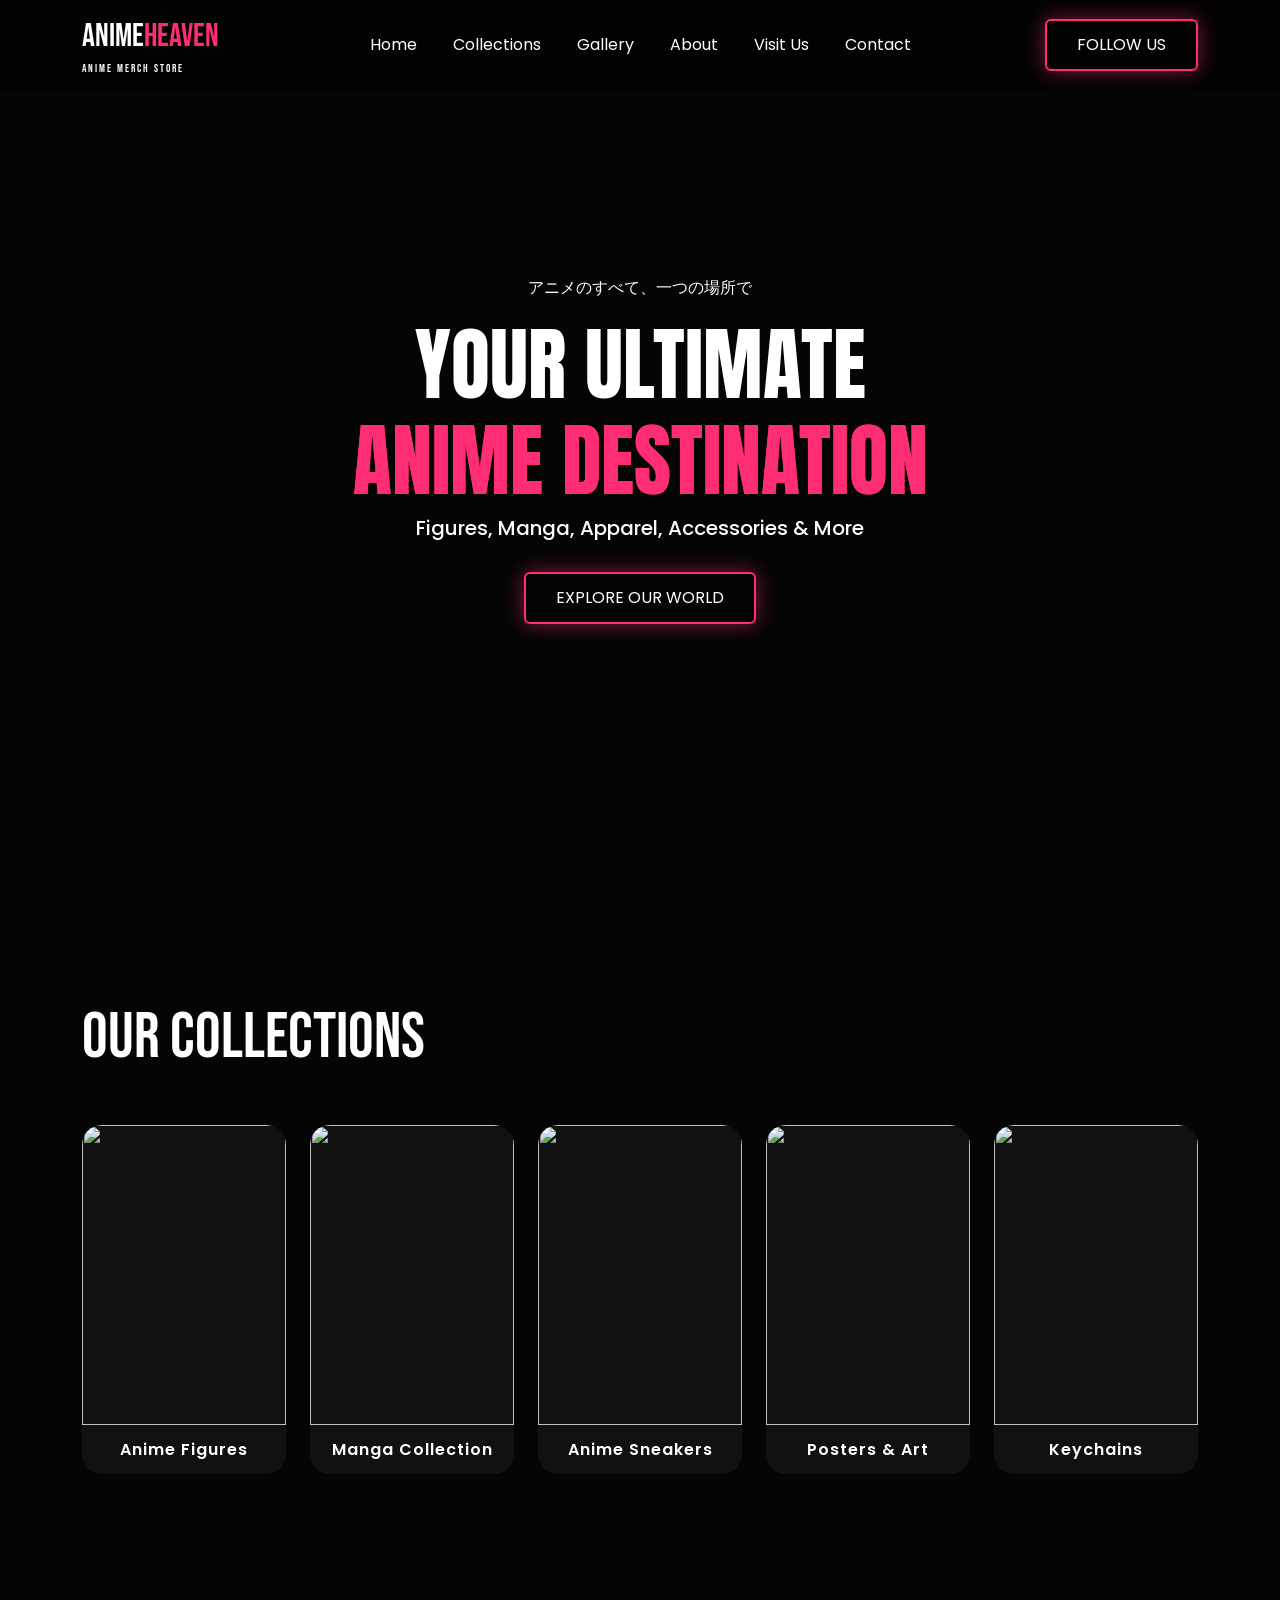
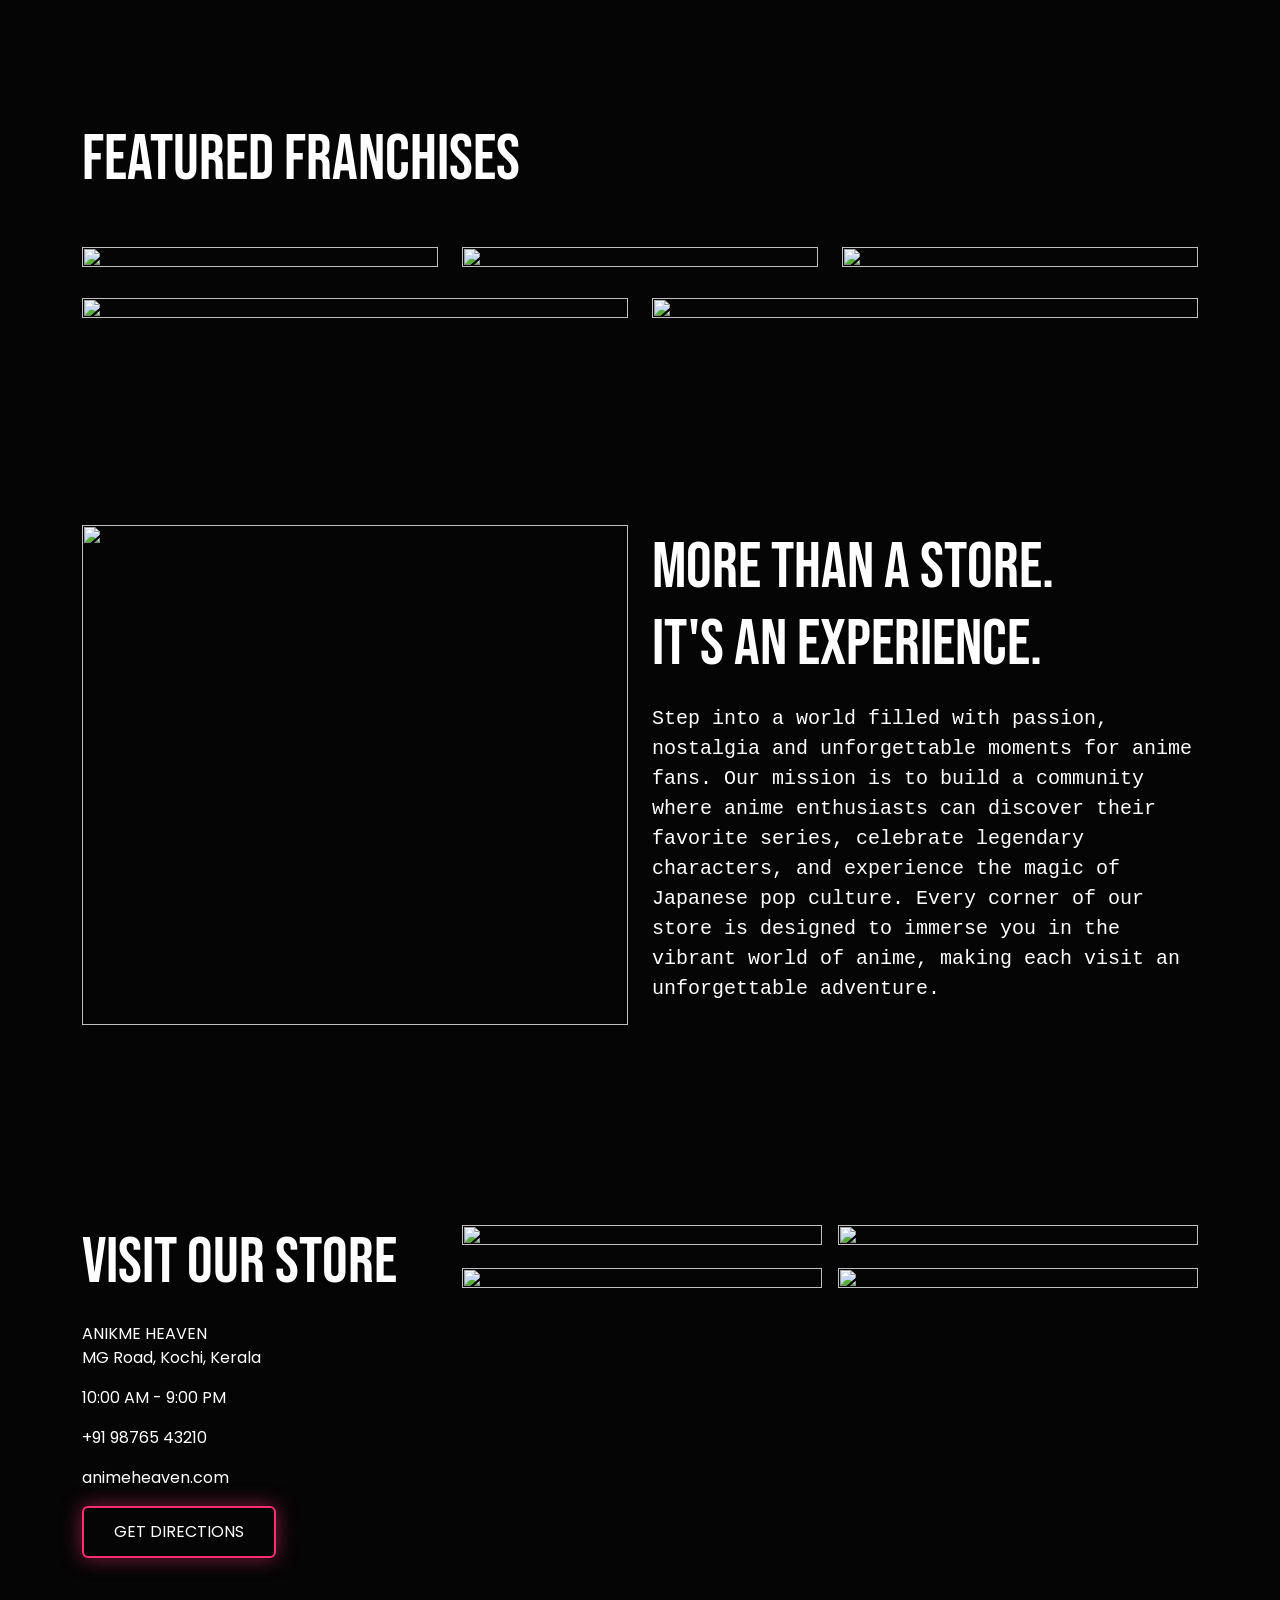
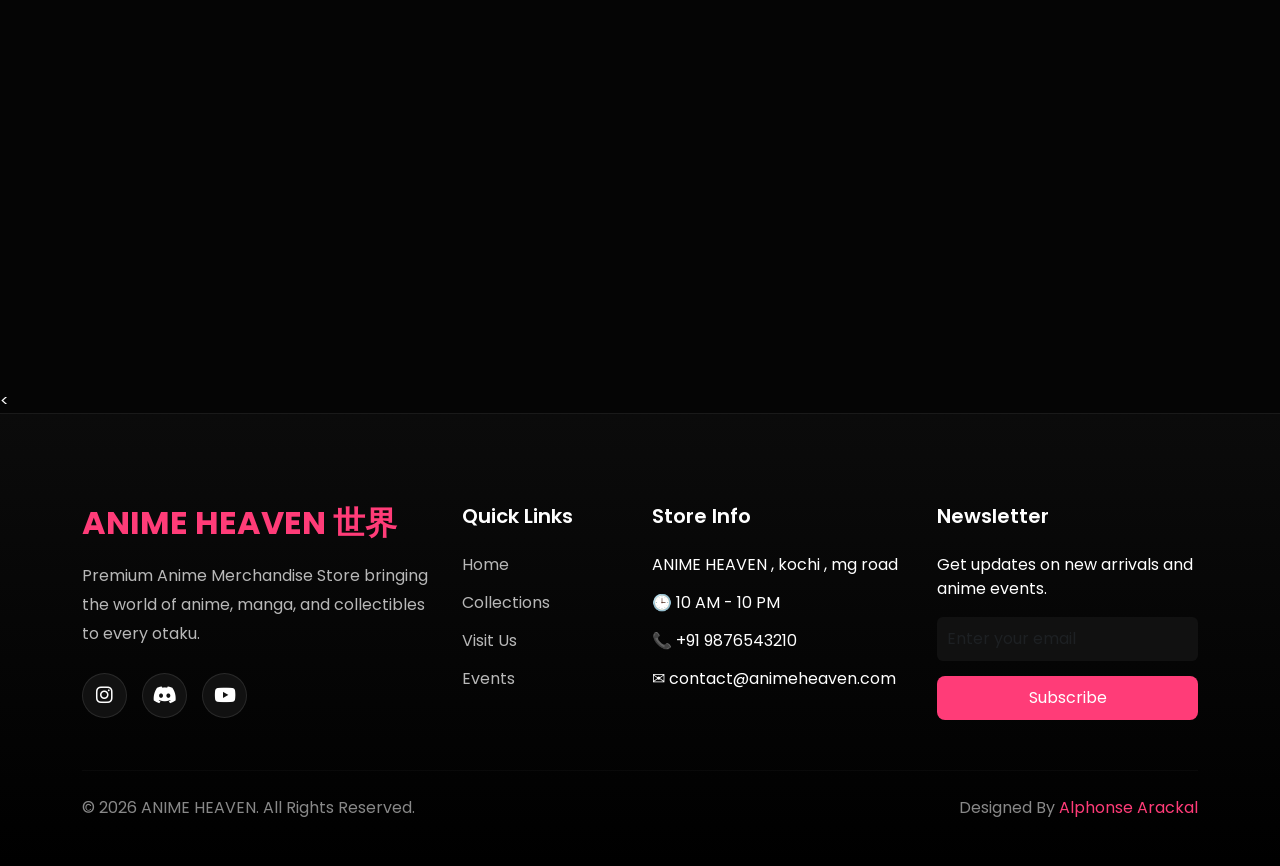
==== anime.html @ 02866cf3 "commit" ====
<!DOCTYPE html>
<html lang="en">
<head>
<meta charset="UTF-8">
<meta name="viewport" content="width=device-width, initial-scale=1.0">
<title>ANIME HEAVEN - Anime Merch Store</title>
<link rel="stylesheet"
href="https://cdnjs.cloudflare.com/ajax/libs/font-awesome/6.5.2/css/all.min.css">

<link href="https://cdn.jsdelivr.net/npm/bootstrap@5.3.3/dist/css/bootstrap.min.css" rel="stylesheet">
<link href="https://unpkg.com/aos@2.3.4/dist/aos.css" rel="stylesheet">
<link rel="stylesheet" href="style.css">



</head>
<script>
  AOS.init({
    duration: 1000,
    once: true,
    offset: 100
  });
</script>
<body>

<nav class="navbar navbar-expand-lg fixed-top">
<div class="container">
<a class="navbar-brand" href="#">ANIME<span>HEAVEN</span><small>Anime Merch Store</small></a>
<button class="navbar-toggler" data-bs-toggle="collapse" data-bs-target="#navMenu">
<span class="navbar-toggler-icon"></span>
</button>

<div class="collapse navbar-collapse" id="navMenu">
<ul class="navbar-nav mx-auto">
<li class="nav-item"><a class="nav-link" href="#hero">Home</a></li>
<li class="nav-item"><a class="nav-link" href="#collections">Collections</a></li>
<li class="nav-item"><a class="nav-link" href="#franchise">Gallery</a></li>
<li class="nav-item"><a class="nav-link" href="#about">About</a></li>


<li class="nav-item"><a class="nav-link" href="#visit">Visit Us</a></li>
<li class="nav-item"><a class="nav-link" href="#footer">Contact</a></li>
</ul>
<a class="btn neon-btn">FOLLOW US</a>
</div>
</div>
</nav>

<section id="hero" class="hero">
<div class="overlay"></div>
<div class="container text-center hero-content">
<p>アニメのすべて、一つの場所で</p>
<h1>YOUR ULTIMATE <span>ANIME DESTINATION</span></h1>
<h5>Figures, Manga, Apparel, Accessories & More</h5>
<a href="#collections" class="btn neon-btn mt-4">
    EXPLORE OUR WORLD
</a>
</div>
</section>




<section id="collections" class="section-dark">
    <div class="container">
        <h2 class="section-title">OUR COLLECTIONS</h2>

        <div class="row g-4 mt-4">

            <div class="col-lg col-md-4 col-6">
                <div class="collection-card">
                    <img src="./anime figure.jpg" alt="">
                    <h5>Anime Figures</h5>
                </div>
            </div>

            <div class="col-lg col-md-4 col-6">
                <div class="collection-card">
                    <img src="./manga.jpg" alt="">
                    <h5>Manga Collection</h5>
                </div>
            </div>

            <div class="col-lg col-md-4 col-6">
                <div class="collection-card">
                    <img src="./shoe.jpg" alt="">
                    <h5>Anime Sneakers</h5>
                </div>
            </div>

            <div class="col-lg col-md-4 col-6">
                <div class="collection-card">
                    <img src="./goku.jpg" alt="">
                    <h5>Posters & Art</h5>
                </div>
            </div>

            <div class="col-lg col-md-4 col-6">
                <div class="collection-card">
                    <img src="./key.jpg" alt="">
                    <h5>Keychains</h5>
                </div>
            </div>

        </div>
    </div>
    <br><br>
</section>

<section id="franchise" class="section-black">
<div class="container">
<h2 class="section-title">FEATURED FRANCHISES</h2>
<div class="row g-4 mt-4">
<div class="col-md-4"><div class="banner-card"><img src="./naruto banner.jpg" alt="" width="100%" height="100%"></div></div>
<div class="col-md-4"><div class="banner-card"><img src="./one piece.jpg" alt="" width="100%" height="100%"></div></div>
<div class="col-md-4"><div class="banner-card"><img src="./dragon.jpg" alt="" width="100%" height="100%"></div></div>
<div class="col-md-6"><div class="banner-card"><img src="./jjk.jpg" alt="" width="100%" height="100%"></div></div>
<div class="col-md-6"><div class="banner-card"><img src="./demon slayer.jpg" alt="" width="100%" height="100%"></div></div>
</div>
</div>
</section>

<section id="about" class="section-dark">
<div class="container">
<div class="row align-items-center">
<div class="col-lg-6">
<div class="image-placeholder large"><img src="/store.png" alt="" width="100%" height="100%"></div>
</div>
<div class="col-lg-6">
<h2 class="section-title">MORE THAN A STORE.<br><span>IT'S AN EXPERIENCE.</span></h2>
<p>Step into a world filled with passion, nostalgia and unforgettable moments for anime fans.  Our mission is to build a community where anime enthusiasts can discover their favorite series,
                celebrate legendary characters, and experience the magic of Japanese pop culture.
                Every corner of our store is designed to immerse you in the vibrant world of anime,
                making each visit an unforgettable adventure.</p>

</div>
</div>
</div>
</div>
</section>

<section id="visit" class="section-black">
<div class="container">
<div class="row">
<div class="col-lg-4">
<h2 class="section-title">VISIT OUR STORE</h2>
<p>ANIKME HEAVEN <br>MG Road, Kochi, Kerala</p>
<p>10:00 AM - 9:00 PM</p>
<p>+91 98765 43210</p>
<p>animeheaven.com</p>
<a class="btn neon-btn" href="https://www.google.com/maps/@10.0308293,76.3521509,15z?entry=ttu&g_ep=EgoyMDI2MDYyOS4wIKXMDSoASAFQAw%3D%3D" target="_blank">GET DIRECTIONS</a>
<BR><BR>

<iframe
                        src="https://www.google.com/maps?q=MG+Road+Kochi+Kerala&output=embed"
                        allowfullscreen=""
                        loading="lazy" width="400PX" height="300px">
                    </iframe>
</div>



<div class="col-lg-8">
<div class="row g-3">
<div class="col-md-6"><div class="image-placeholder"><img src="./figure.jpg" alt="" width="100%" height="100%"></div></div>
<div class="col-md-6"><div class="image-placeholder"><img src="./manga sec.jpg" alt="" width="100%" height="100%"></div></div>
<div class="col-md-6"><div class="image-placeholder"><img src="./anime cos.jpg" alt="" width="100%" height="100%"></div></div>
<div class="col-md-6"><div class="image-placeholder"><img src="./collection.jpg" alt="" width="100%" height="100%"></div></div>
</div>
</div>
</div>
</div>
</section>

<<footer id="footer">
    <div class="container">
        <div class="row gy-5">

            <div class="col-lg-4">
                <h2 class="footer-logo">ANIME HEAVEN 世界</h2>
                <p class="footer-text">
                    Premium Anime Merchandise Store bringing the world of anime,
                    manga, and collectibles to every otaku.
                </p>

                <div class="social-icons">
                    <a href="#"><i class="fab fa-instagram"></i></a>
                    <a href="#"><i class="fab fa-discord"></i></a>
                    <a href="#"><i class="fab fa-youtube"></i></a>
                </div>
            </div>

            <div class="col-lg-2">
                <h5>Quick Links</h5>
                <ul>
                    <li><a href="#">Home</a></li>
                    <li><a href="#">Collections</a></li>
                    <li><a href="#">Visit Us</a></li>
                    <li><a href="#">Events</a></li>
                </ul>
            </div>

            <div class="col-lg-3">
                <h5>Store Info</h5>
                <ul>
                    <li>ANIME HEAVEN , kochi , mg road</li>
                    <li>🕒 10 AM - 10 PM</li>
                    <li>📞 +91 9876543210</li>
                    <li>✉ contact@animeheaven.com</li>
                </ul>
            </div>

            <div class="col-lg-3">
                <h5>Newsletter</h5>
                <p>Get updates on new arrivals and anime events.</p>

                <div class="newsletter">
                    <input type="email"
                        class="form-control"
                        placeholder="Enter your email">
                      

                    <button class="subscribe-btn">
                        Subscribe
                    </button>
                </div>
            </div>

        </div>

        <hr>

        <div class="footer-bottom">
            <p>© 2026 ANIME HEAVEN. All Rights Reserved.</p>
            <p>Designed By <span>Alphonse Arackal</span></p>
        </div>
    </div>
</footer>

<script src="https://cdn.jsdelivr.net/npm/bootstrap@5.3.3/dist/js/bootstrap.bundle.min.js"></script>
<script src="https://unpkg.com/aos@2.3.4/dist/aos.js"></script>
<script src="script.js"></script>
</body>
</html>
---- style.css ----
@import url('https://fonts.googleapis.com/css2?family=Anton&family=Bebas+Neue&family=Poppins:wght@300;400;600&display=swap');

:root{
--bg:#050505;
--pink:#FF2D75;
--purple:#7C3AED;
--cyan:#00E5FF;
--white:#fff;
--text:#b8b8b8;
}

*{margin:0;padding:0;box-sizing:border-box;}
body{
font-family:Poppins,sans-serif;
background:var(--bg);
color:white;
overflow-x:hidden;
}

.navbar{
background:rgba(0,0,0,.45);
backdrop-filter:blur(15px);
padding:8px 0;
}

.navbar-brand{
font-family:'Bebas Neue',sans-serif;
font-size:2rem;
color:white !important;
}
.navbar-brand span{color:var(--pink);}
.navbar-brand small{
display:block;
font-size:.7rem;
letter-spacing:2px;
}

.nav-link{
color:white !important;
margin:0 10px;
position:relative;
}
.nav-link::after{
content:'';
position:absolute;
bottom:-5px;
left:0;
width:0;
height:2px;
background:var(--pink);
transition:.4s;
}
.nav-link:hover::after{
width:100%;
}

.hero{
height:100vh;
display:flex;
justify-content:center;
align-items:center;
text-align:center;
 background: url("./background.png") center center/cover no-repeat;
}

.hero h1{
font-size:5rem;
font-family:Anton,sans-serif;
}
.hero h1 span{
display:block;
color:var(--pink);
text-shadow:0 0 0px var(--pink);
}

.neon-btn{
border:2px solid var(--pink);
color:white;
padding:12px 30px;
box-shadow:0 0 20px rgba(255,45,117,.5);
}
.neon-btn:hover{
background:var(--pink);
color:white;
}

.section-dark,
.section-black{
padding:100px 0;
}

.section-title{
font-family:'Bebas Neue';
font-size:4rem;
margin-bottom:20px;
}
/* 
.collection-card,
.banner-card,
.image-placeholder,
.feature-card
{
height:300px;
border:2px rgba(255,255,255,.25);
display:flex;
align-items:center;
justify-content:center;
background:#111;
border-radius:10px;
transition:.4s;
} */

.collection-img{
    border-radius: 70px;
}

.collection-card:hover,
.banner-card:hover,
.image-placeholder:hover{
border-color:var(--pink);
transform:translateY(-10px);
box-shadow:0 0 30px rgba(255,45,117,.5);
}

.large{
height:500px;
}

.feature-card{
height:140px;
background:rgba(255,255,255,.05);
}

/* footer */

footer{
    background:
    linear-gradient(
        180deg,
        #0b0b0b,
        #000000
    );

    padding:90px 0 30px;
    color:#ffffff;
    border-top:1px solid rgba(255,255,255,0.1);
}

.footer-logo{
    font-size:2rem;
    font-weight:700;
    color:#ff3c78;
    margin-bottom:20px;
}

.footer-text{
    color:#b8b8b8;
    line-height:1.8;
}

footer h5{
    margin-bottom:25px;
    font-weight:600;
    color:#fff;
}

footer ul{
    list-style:none;
    padding:0;
}

footer li{
    margin-bottom:14px;
}

footer a{
    text-decoration:none;
    color:#b8b8b8;
    transition:0.3s;
}



.social-icons{
    display:flex;
    gap:15px;
    margin-top:25px;
}

.social-icons a{
    width:45px;
    height:45px;
    background:#111;
    border:1px solid rgba(255,255,255,0.1);
    border-radius:50%;
    display:flex;
    align-items:center;
    justify-content:center;
    font-size:1.2rem;
    color:white;
    transition:0.4s;
}




.newsletter{
    display:flex;
    flex-direction:column;
    gap:15px;
}

.newsletter input{
    background:#111;
    border:none;
    color:white;
    padding:10px;
}

.newsletter input:focus{
    background:#111;
    color:white;
    box-shadow:none;
    border:1px solid #ff3c78;
}

.subscribe-btn{
    background:#ff3c78;
    border:none;
    color:white;
    padding:10px;
    border-radius:8px;
    transition:0.4s;

}




footer hr{
    margin:50px 0 25px;
    border-color:rgba(255,255,255,0.1);
}

.footer-bottom{
    display:flex;
    justify-content:space-between;
    flex-wrap:wrap;
    color:#888;
}

.footer-bottom span{
    color:#ff3c78;
}

#loader{
position:fixed;
inset:0;
background:black;
display:flex;
flex-direction:column;
justify-content:center;
align-items:center;
z-index:9999;
}

.loader-bar{
width:300px;
height:6px;
background:#222;
margin-top:20px;
overflow:hidden;
}

.loader-bar span{
display:block;
width:100%;
height:100%;
background:var(--pink);
animation:load 2s linear infinite;
}

.col-lg-6 p{
    padding: 0px;
    font-family: monospace;
    font-size: 20px;

}



.collection-card{
    background: #111;
    border-radius: 20px;
    overflow: hidden;
    text-align: center;
    transition: 0.4s;
}

.collection-card img{
    width: 100%;
    height: 300px;
    object-fit: cover;
}

.collection-card h5{
    color: white;
    padding: 15px;
    margin: 0;
    font-size: 1rem;
    letter-spacing: 1px;
    font-weight: 600;
}

.collection-card:hover{
    transform: translateY(-10px);
}

@keyframes load{
from{transform:translateX(-100%);}
to{transform:translateX(100%);}
}

@media(max-width:768px){
.hero h1{font-size:3rem;}
.section-title{font-size:3rem;}
}
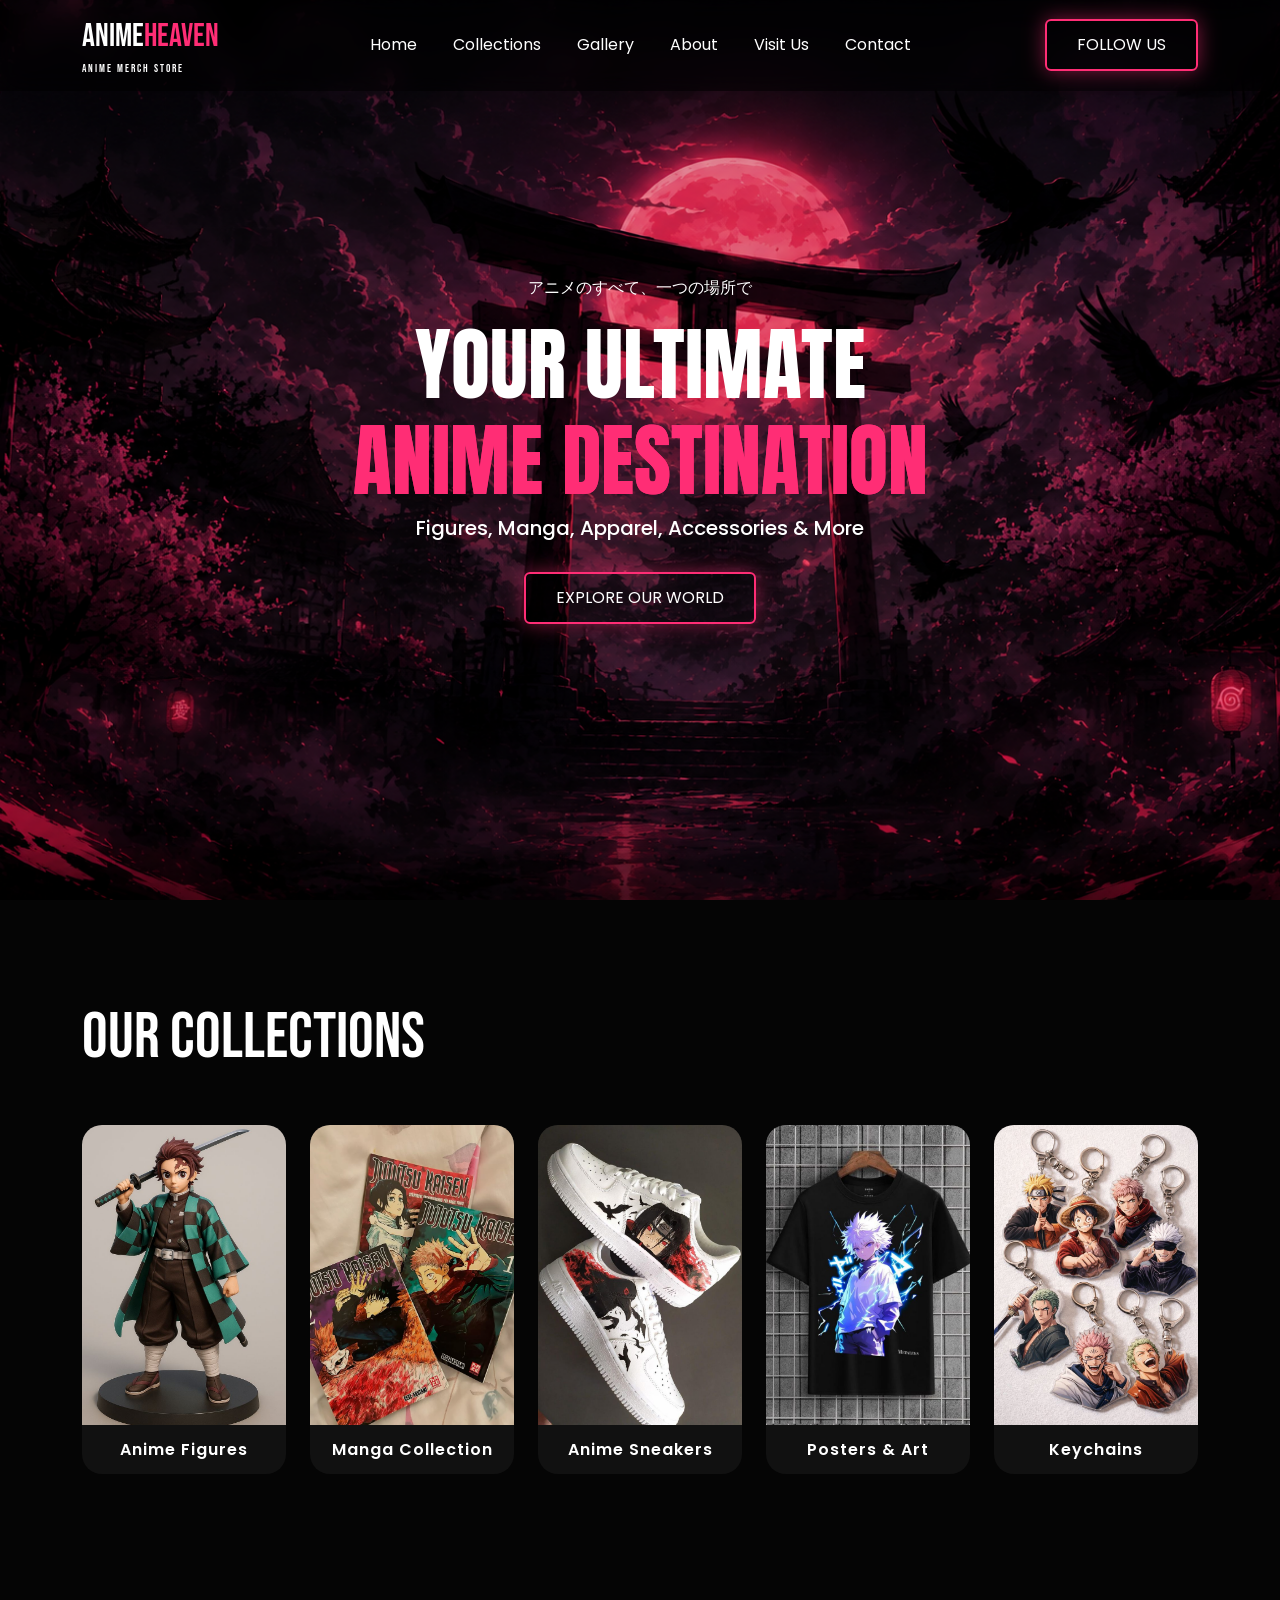
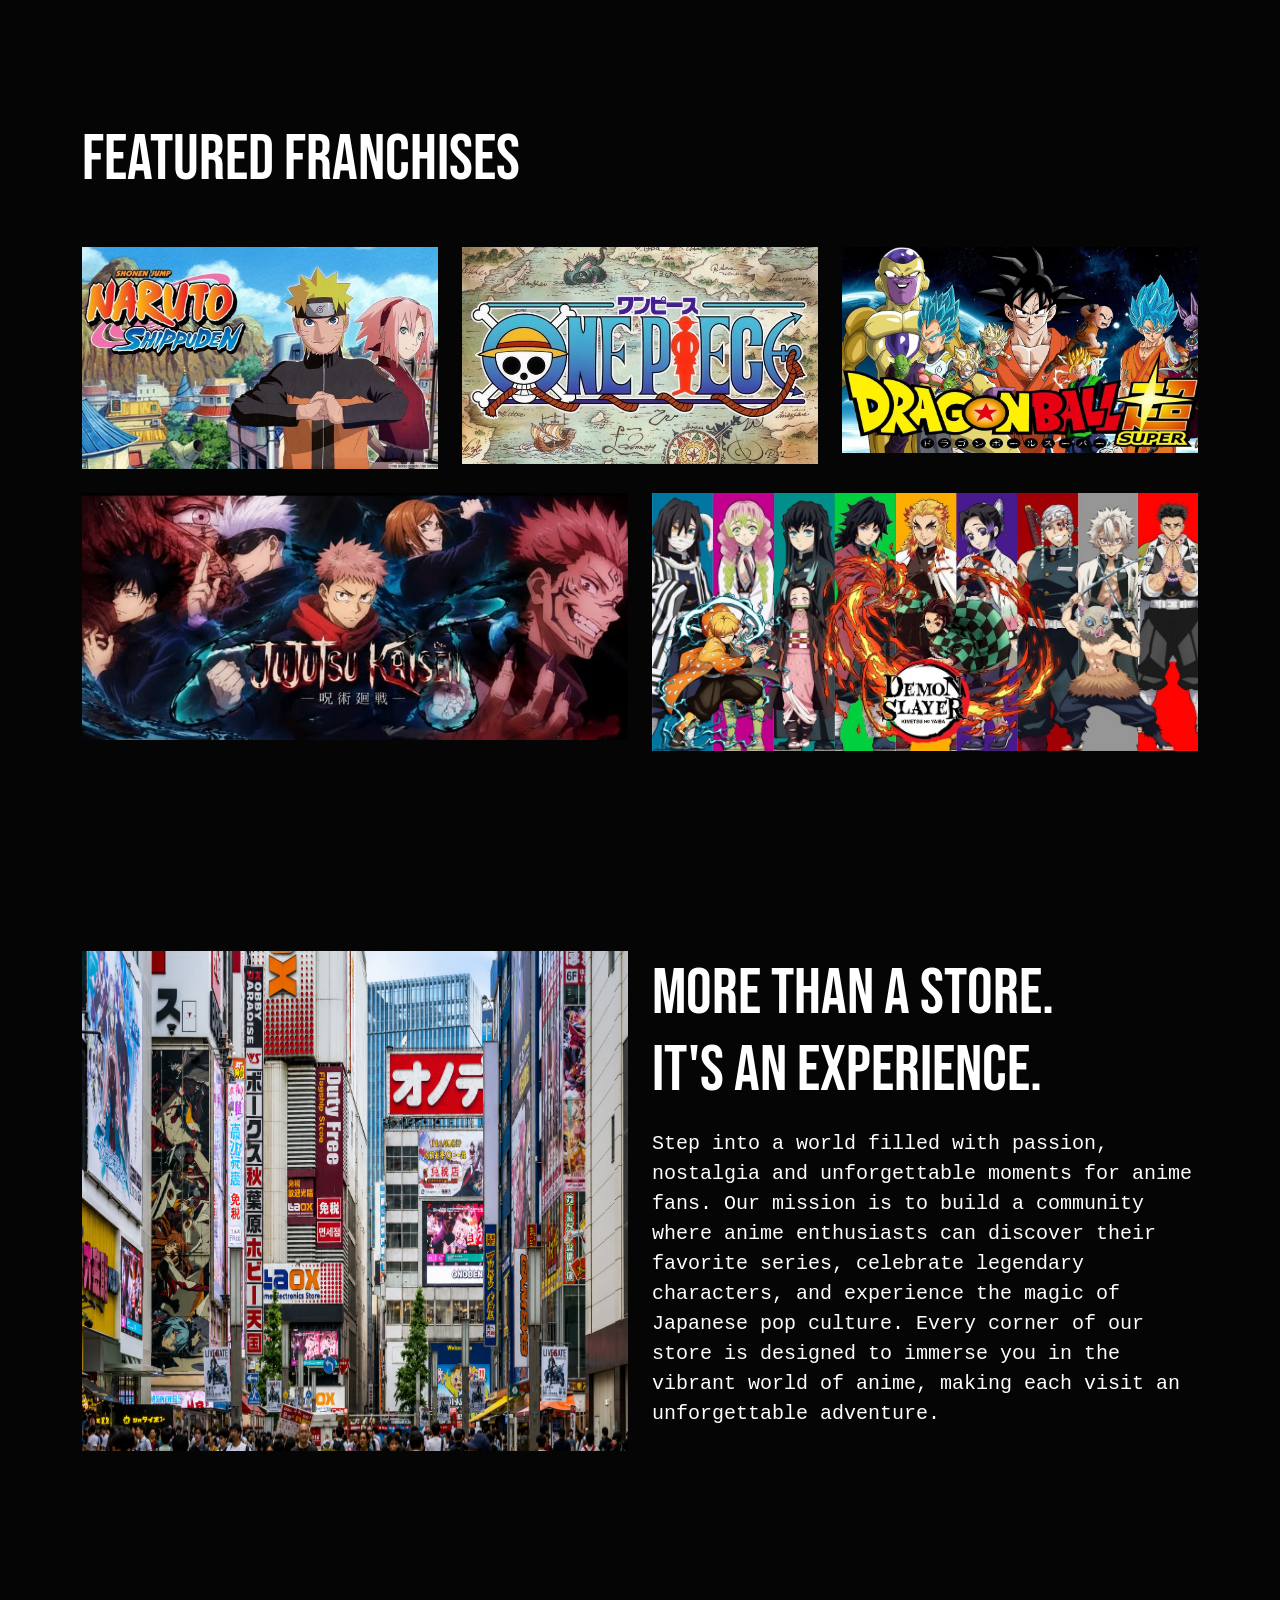
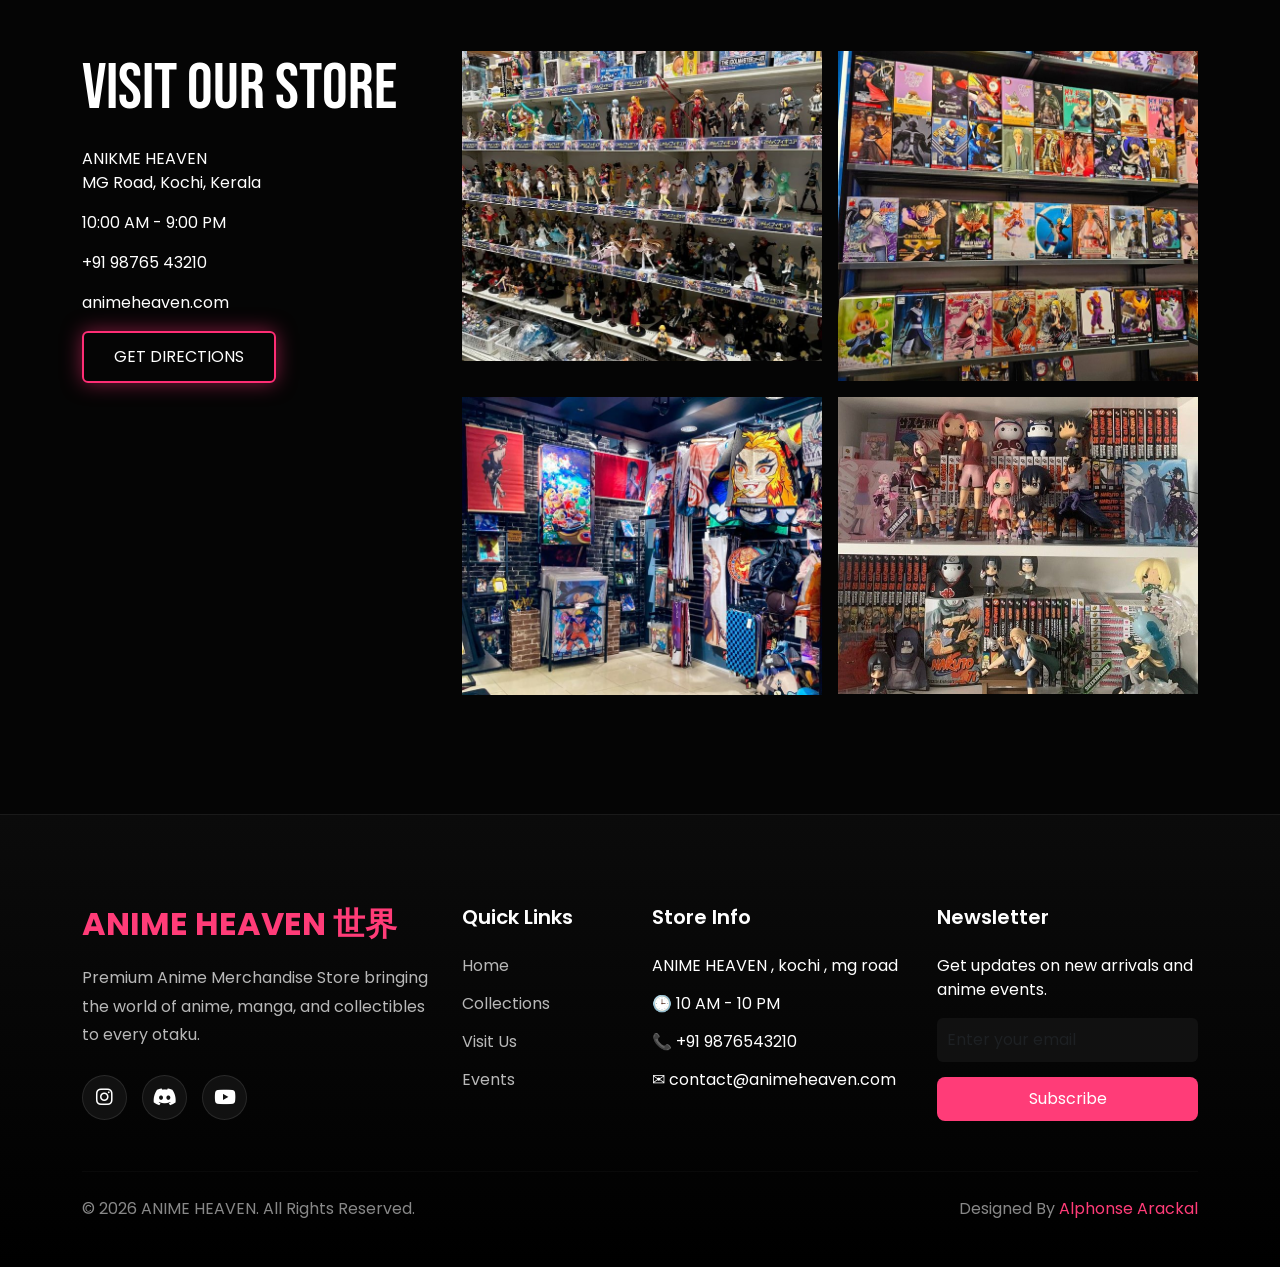
==== commit ca94f7ee: "2 files modified" ====
--- a/anime.html
+++ b/anime.html
@@ -14,13 +14,8 @@
 
 
 </head>
-<script>
-  AOS.init({
-    duration: 1000,
-    once: true,
-    offset: 100
-  });
-</script>
+
+
 <body>
 
 <nav class="navbar navbar-expand-lg fixed-top">
@@ -69,35 +64,35 @@
 
             <div class="col-lg col-md-4 col-6">
                 <div class="collection-card">
-                    <img src="./anime figure.jpg" alt="">
+                    <img src="./images/anime figure.jpg" alt="">
                     <h5>Anime Figures</h5>
                 </div>
             </div>
 
             <div class="col-lg col-md-4 col-6">
                 <div class="collection-card">
-                    <img src="./manga.jpg" alt="">
+                    <img src="./images/manga.jpg" alt="">
                     <h5>Manga Collection</h5>
                 </div>
             </div>
 
             <div class="col-lg col-md-4 col-6">
                 <div class="collection-card">
-                    <img src="./shoe.jpg" alt="">
+                    <img src="./images/shoe.jpg" alt="">
                     <h5>Anime Sneakers</h5>
                 </div>
             </div>
 
             <div class="col-lg col-md-4 col-6">
                 <div class="collection-card">
-                    <img src="./goku.jpg" alt="">
+                    <img src="./images/goku.jpg" alt="">
                     <h5>Posters & Art</h5>
                 </div>
             </div>
 
             <div class="col-lg col-md-4 col-6">
                 <div class="collection-card">
-                    <img src="./key.jpg" alt="">
+                    <img src="./images/key.jpg" alt="">
                     <h5>Keychains</h5>
                 </div>
             </div>
@@ -111,11 +106,11 @@
 <div class="container">
 <h2 class="section-title">FEATURED FRANCHISES</h2>
 <div class="row g-4 mt-4">
-<div class="col-md-4"><div class="banner-card"><img src="./naruto banner.jpg" alt="" width="100%" height="100%"></div></div>
-<div class="col-md-4"><div class="banner-card"><img src="./one piece.jpg" alt="" width="100%" height="100%"></div></div>
-<div class="col-md-4"><div class="banner-card"><img src="./dragon.jpg" alt="" width="100%" height="100%"></div></div>
-<div class="col-md-6"><div class="banner-card"><img src="./jjk.jpg" alt="" width="100%" height="100%"></div></div>
-<div class="col-md-6"><div class="banner-card"><img src="./demon slayer.jpg" alt="" width="100%" height="100%"></div></div>
+<div class="col-md-4"><div class="banner-card"><img src="./images/naruto banner.jpg" alt="" width="100%" height="100%"></div></div>
+<div class="col-md-4"><div class="banner-card"><img src="./images/one piece.jpg" alt="" width="100%" height="100%"></div></div>
+<div class="col-md-4"><div class="banner-card"><img src="./images/dragon.jpg" alt="" width="100%" height="100%"></div></div>
+<div class="col-md-6"><div class="banner-card"><img src="./images/jjk.jpg" alt="" width="100%" height="100%"></div></div>
+<div class="col-md-6"><div class="banner-card"><img src="./images/demon slayer.jpg" alt="" width="100%" height="100%"></div></div>
 </div>
 </div>
 </section>
@@ -124,7 +119,7 @@
 <div class="container">
 <div class="row align-items-center">
 <div class="col-lg-6">
-<div class="image-placeholder large"><img src="/store.png" alt="" width="100%" height="100%"></div>
+<div class="image-placeholder large"><img src="./images/store.png" alt="" width="100%" height="100%"></div>
 </div>
 <div class="col-lg-6">
 <h2 class="section-title">MORE THAN A STORE.<br><span>IT'S AN EXPERIENCE.</span></h2>
@@ -162,17 +157,17 @@
 
 <div class="col-lg-8">
 <div class="row g-3">
-<div class="col-md-6"><div class="image-placeholder"><img src="./figure.jpg" alt="" width="100%" height="100%"></div></div>
-<div class="col-md-6"><div class="image-placeholder"><img src="./manga sec.jpg" alt="" width="100%" height="100%"></div></div>
-<div class="col-md-6"><div class="image-placeholder"><img src="./anime cos.jpg" alt="" width="100%" height="100%"></div></div>
-<div class="col-md-6"><div class="image-placeholder"><img src="./collection.jpg" alt="" width="100%" height="100%"></div></div>
-</div>
-</div>
-</div>
-</div>
-</section>
-
-<<footer id="footer">
+<div class="col-md-6"><div class="image-placeholder"><img src="./images/figure.jpg" alt="" width="100%" height="100%"></div></div>
+<div class="col-md-6"><div class="image-placeholder"><img src="./images/manga sec.jpg" alt="" width="100%" height="100%"></div></div>
+<div class="col-md-6"><div class="image-placeholder"><img src="./images/anime cos.jpg" alt="" width="100%" height="100%"></div></div>
+<div class="col-md-6"><div class="image-placeholder"><img src="./images/collection.jpg" alt="" width="100%" height="100%"></div></div>
+</div>
+</div>
+</div>
+</div>
+</section>
+
+<footer id="footer">
     <div class="container">
         <div class="row gy-5">
 
--- a/style.css
+++ b/style.css
@@ -60,7 +60,7 @@
 justify-content:center;
 align-items:center;
 text-align:center;
- background: url("./background.png") center center/cover no-repeat;
+ background: url("./images/background.png") center center/cover no-repeat;
 }
 
 .hero h1{
